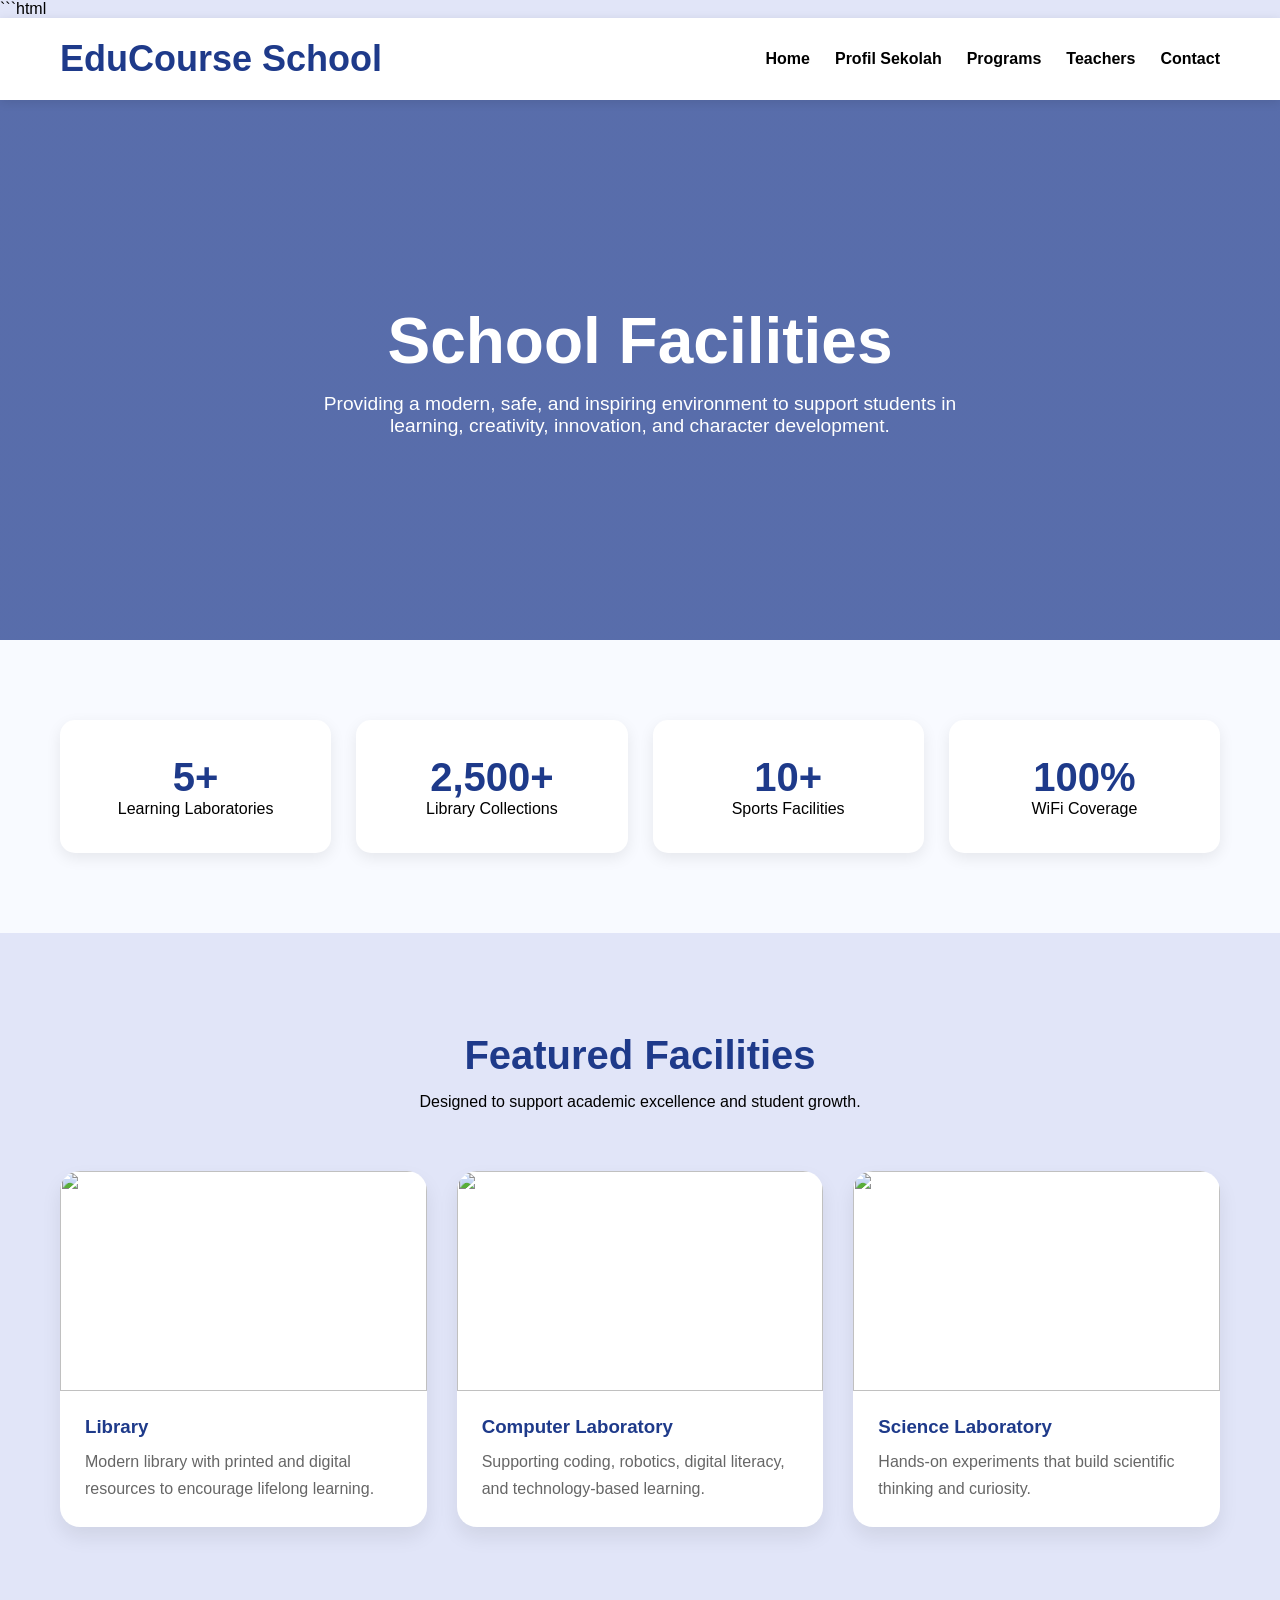
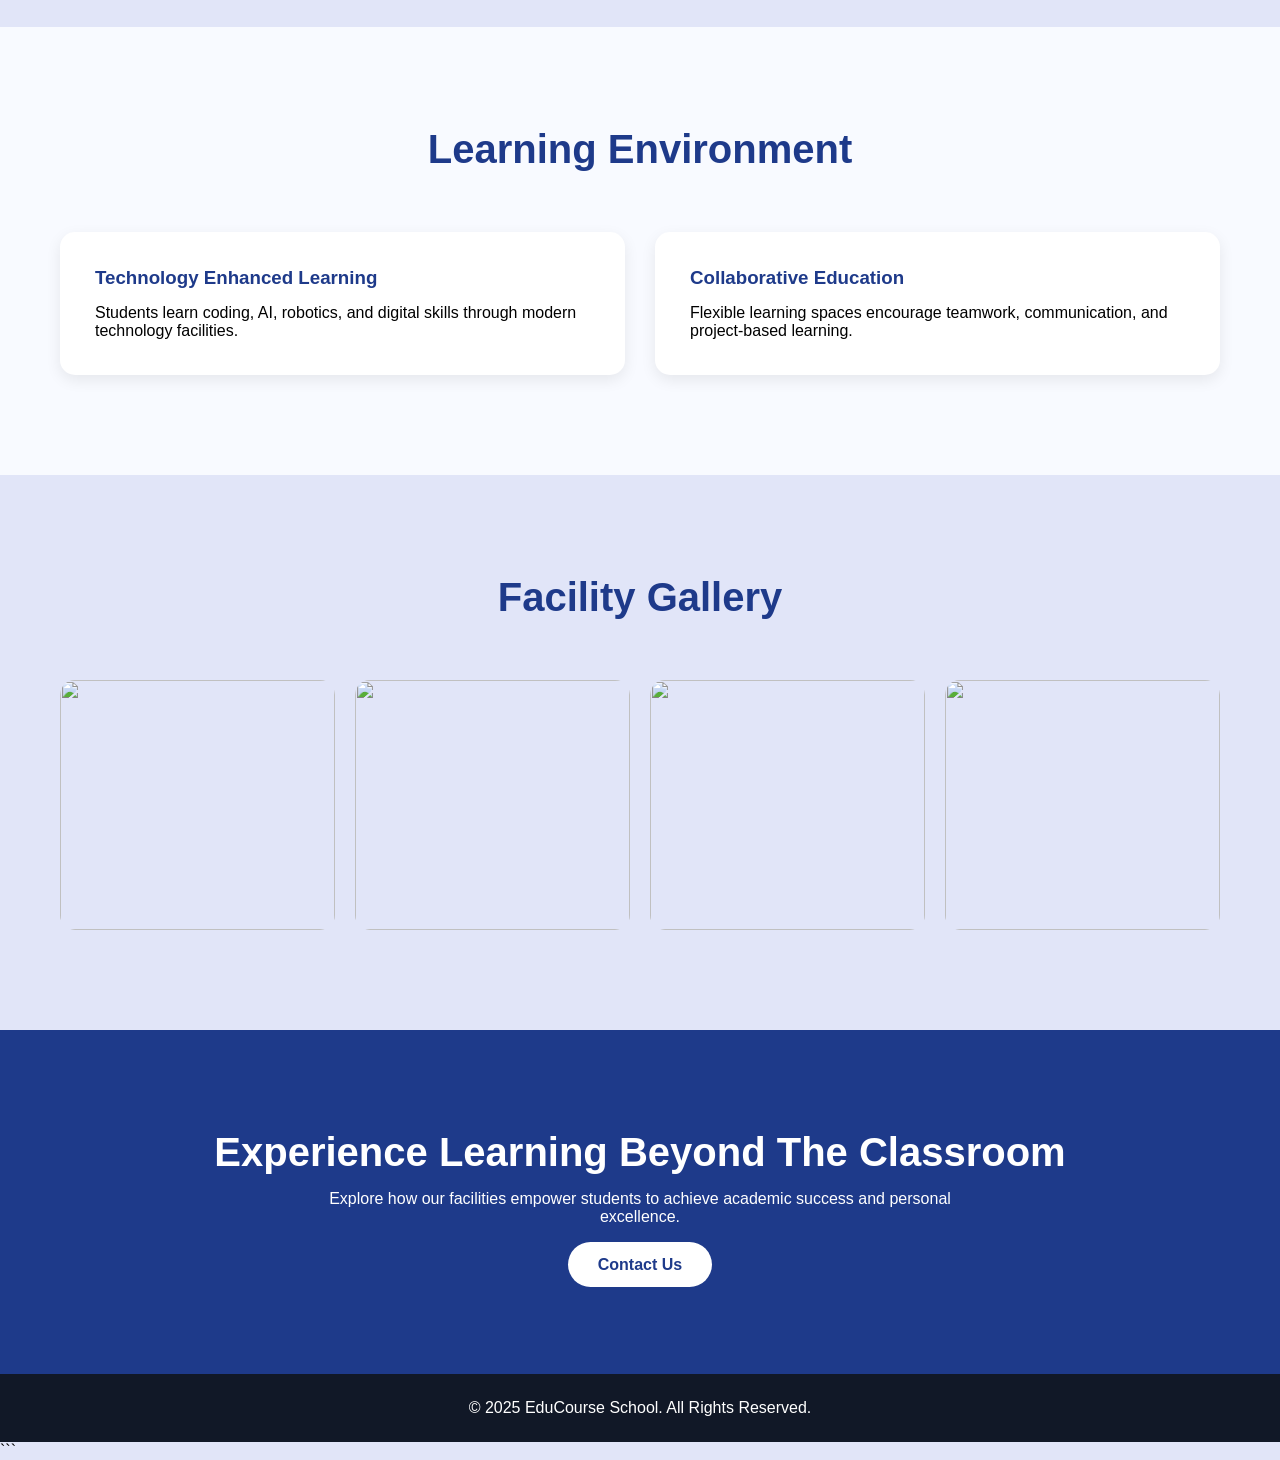
==== fasilitas.html @ c1815d24 "Add files via upload" ====
```html
<!DOCTYPE html>
<html lang="en">
<head>
    <meta charset="UTF-8">
    <meta name="viewport" content="width=device-width, initial-scale=1.0">
    <title>School Facilities - EduCourse School</title>
    <link rel="stylesheet" href="style.css">
</head>
<body>

    <!-- HEADER -->
    <header>
        <nav>
            <div class="logo">
                <h1>EduCourse School</h1>
            </div>

            <div class="nav-link">
                <a href="index.html">Home</a>

                <div class="dropdown">
                    <a href="#">Profil Sekolah</a>

                    <div class="dropdown-content">
                        <a href="profil.html">Visi & Misi</a>
                        <a href="fasilitas.html">Fasilitas Sekolah</a>
                        <a href="gallery.html">Galeri</a>
                    </div>
                </div>

                <a href="#">Programs</a>
                <a href="#">Teachers</a>
                <a href="#">Contact</a>
            </div>
        </nav>
    </header>

    <!-- HERO -->
    <section class="facilities-hero">
        <div>
            <h1>School Facilities</h1>
            <p>
                Providing a modern, safe, and inspiring environment
                to support students in learning, creativity,
                innovation, and character development.
            </p>
        </div>
    </section>

    <!-- STATS -->
    <section class="stats">
        <div class="stats-grid">
            <div class="stat-card">
                <h2>5+</h2>
                <p>Learning Laboratories</p>
            </div>

            <div class="stat-card">
                <h2>2,500+</h2>
                <p>Library Collections</p>
            </div>

            <div class="stat-card">
                <h2>10+</h2>
                <p>Sports Facilities</p>
            </div>

            <div class="stat-card">
                <h2>100%</h2>
                <p>WiFi Coverage</p>
            </div>
        </div>
    </section>

    <!-- FACILITIES -->
    <section class="facilities">
        <div class="section-title">
            <h2>Featured Facilities</h2>
            <p>Designed to support academic excellence and student growth.</p>
        </div>

        <div class="facility-grid">

            <div class="facility-card">
                <img src="https://images.unsplash.com/photo-1521587760476-6c12a4b040da" alt="">
                <div class="facility-content">
                    <h3>Library</h3>
                    <p>Modern library with printed and digital resources to encourage lifelong learning.</p>
                </div>
            </div>

            <div class="facility-card">
                <img src="https://images.unsplash.com/photo-1516321318423-f06f85e504b3" alt="">
                <div class="facility-content">
                    <h3>Computer Laboratory</h3>
                    <p>Supporting coding, robotics, digital literacy, and technology-based learning.</p>
                </div>
            </div>

            <div class="facility-card">
                <img src="https://images.unsplash.com/photo-1532094349884-543bc11b234d" alt="">
                <div class="facility-content">
                    <h3>Science Laboratory</h3>
                    <p>Hands-on experiments that build scientific thinking and curiosity.</p>
                </div>
            </div>

        </div>
    </section>

    <!-- LEARNING -->
    <section class="learning">
        <div class="section-title">
            <h2>Learning Environment</h2>
        </div>

        <div class="learning-grid">
            <div class="learning-card">
                <h3>Technology Enhanced Learning</h3>
                <p>
                    Students learn coding, AI, robotics, and digital skills
                    through modern technology facilities.
                </p>
            </div>

            <div class="learning-card">
                <h3>Collaborative Education</h3>
                <p>
                    Flexible learning spaces encourage teamwork,
                    communication, and project-based learning.
                </p>
            </div>
        </div>
    </section>

    <!-- GALLERY -->
    <section class="gallery">
        <div class="section-title">
            <h2>Facility Gallery</h2>
        </div>

        <div class="gallery-grid">
            <img src="https://images.unsplash.com/photo-1509062522246-3755977927d7">
            <img src="https://images.unsplash.com/photo-1524995997946-a1c2e315a42f">
            <img src="https://images.unsplash.com/photo-1497633762265-9d179a990aa6">
            <img src="https://images.unsplash.com/photo-1513258496099-48168024aec0">
        </div>
    </section>

    <!-- CTA -->
    <section class="cta">
        <h2>Experience Learning Beyond The Classroom</h2>
        <p>
            Explore how our facilities empower students to achieve
            academic success and personal excellence.
        </p>

        <a href="kontak.html">Contact Us</a>
    </section>

    <!-- FOOTER -->
    <footer>
        <p>© 2025 EduCourse School. All Rights Reserved.</p>
    </footer>

</body>
</html>
```
---- style.css ----
*{
    margin: 0;
    padding: 0;
    box-sizing: border-box;
    font-family: Arial, Helvetica, sans-serif;
}
body{
    background: rgb(225, 229, 248);
}
/* =========================
   HEADER
========================= */
header{
    background: white;
    padding: 20px 60px;
    box-shadow: 0 2px 10px rgba(0,0,0,0.1);
    position: sticky;
    top: 0;
    z-index: 1000;
}

nav{
    display: flex;
    justify-content: space-between;
    align-items: center;
}

/* =========================
   LOGO
========================= */
.logo{
    font-size: 24px;
    font-weight: bold;
    color: #1e3a8a;
}

/* =========================
   NAVIGATION
========================= */
.nav-link{
    display: flex;
    align-items: center;
    gap: 25px;
}

.nav-link a{
    text-decoration: none;
    color: black;
    font-weight: bold;
    transition: 0.3s;
}

.nav-link a:hover{
    color: #4f7cff;
}

/* =========================
   DROPDOWN
========================= */
.dropdown{
    position: relative;
    display: flex;
    align-items: center;
}

.dropdown > a{
    text-decoration: none;
    color: black;
    font-weight: bold;
    transition: 0.3s;
}

.dropdown > a:hover{
    color: #4f7cff;
}

.dropdown-content{
    position: absolute;
    top: 100%;
    left: 0;
    min-width: 220px;
    background: white;
    border-radius: 12px;
    box-shadow: 0 10px 25px rgba(0,0,0,0.12);

    opacity: 0;
    visibility: hidden;
    transform: translateY(10px);

    transition: all 0.3s ease;
    z-index: 1000;
}

.dropdown-content a{
    display: block;
    padding: 12px 18px;
    margin: 0;
    color: #333;
    font-weight: 500;
    text-decoration: none;
}

.dropdown-content a:hover{
    background: #f5f8ff;
    color: #4f7cff;
}

/* Tampilkan dropdown saat hover */
.dropdown:hover .dropdown-content{
    opacity: 1;
    visibility: visible;
    transform: translateY(0);
}

/* =========================
   RESPONSIVE
========================= */
@media (max-width: 768px){

    header{
        padding: 20px;
    }

    nav{
        flex-direction: column;
        gap: 15px;
    }

    .nav-link{
        flex-wrap: wrap;
        justify-content: center;
        gap: 15px;
    }

    .dropdown-content{
        left: 50%;
        transform: translateX(-50%);
    }

    .dropdown:hover .dropdown-content{
        transform: translateX(-50%);
    }
}
.hero{
    min-height: 90vh;
    display: flex;
    flex-direction: column;
    justify-content: center;
    align-items: center;
    text-align: center;
    padding: 20px;
}
.hero h1{
    font-size: 3em;
    margin-bottom: 20px;
    color: #333;
}
.hero h2{
    margin-bottom: 15px;
    color: #555;
}
.hero h3{
    margin-bottom: 15px;
    color: #555;
}
.hero p{
    font-size: 1.2em;
    color: #666;
    max-width: 600px;
}
.visi{
    padding: 80px 60px;
    background: white;
    text-align: center;
    border: 2px solid #dbeafe;
    border-radius: 20px;
    margin: 30px 60px;
    transition: 0.3s;
}
.visi:hover{
    transform: scale(1.02);
    box-shadow: 0 10px 25px rgba(0, 0, 0, 0.1);
}
.visi h2{
    font-size: 2.5em;
    margin-bottom: 20px;
    color: #333;
}
.visi p{
    font-size: 1.2em;
    color: #666;
    max-width: 600px;
    margin: auto;
}
.misi{
    padding: 80px 60px;
    background: white;
    text-align: center;
    border: 2px solid #dbeafe;
    border-radius: 20px;
    margin: 30px 60px;
    transition: 0.3s;
}
.misi:hover{
    transform: scale(1.02);
    box-shadow: 0 10px 25px rgba(0, 0, 0, 0.1);
}
.misi h2{
    font-size: 2.5em;
    margin-bottom: 20px;
    color: #333;
}
.misi ul{
    max-width: 800px;
    margin: auto;
    padding-left: 20px;
    text-align: left;
}
.misi li{
    margin-bottom: 15px;
    line-height: 1.8;
}
.tujuan{
    padding: 80px 60px;
    background: white;
    text-align: center;
    border: 2px solid #dbeafe;
    border-radius: 20px;
    margin: 30px 60px;
    transition: 0.3s;  
}
.tujuan:hover{
    transform: scale(1.02);
    box-shadow: 0 10px 25px rgba(0, 0, 0, 0.1);
}
.tujuan h2{
    font-size: 2.5em;
    margin-bottom: 20px;
    color: #333;
}
tujuan p{
    max-width: 800px;
    margin: auto;
    font-size: 1.2em;
    color: #666;
    line-height: 1.6;
    text-align: justify;
}
.contact-hero{
    min-height: 40vh;
    background: linear-gradient(to right, #dbeafe, #eff6ff);
    display: flex;
    flex-direction: column;
    justify-content: center;
    align-items: center;
    text-align: center;
    padding: 20px;
}

.contact-hero h1{
    font-size: 3rem;
    color: #1d4ed8;
    margin-bottom: 15px;
}

.contact-hero p{
    color: #4b5563;
    font-size: 1.1rem;
}

.contact{
    padding: 80px 60px;
    display: flex;
    gap: 40px;
}

.contact-info{
    flex: 1;
}

.contact-info iframe{
    width: 100%;
    height: 400px;
    border: none;
    border-radius: 20px;
    margin-bottom: 30px;
}

.info-box{
    background: white;
    padding: 20px;
    border: 2px solid #dbeafe;
    border-radius: 15px;
    margin-bottom: 20px;
    transition: 0.3s;
}

.info-box:hover{
    transform: scale(1.02);
}

.contact-form{
    flex: 1;
    background: white;
    padding: 30px;
    border: 2px solid #dbeafe;
    border-radius: 20px;
}

.contact-form h2{
    text-align: center;
    color: #1d4ed8;
    margin-bottom: 25px;
}

.contact-form form{
    display: flex;
    flex-direction: column;
}

.contact-form label{
    margin-bottom: 8px;
    font-weight: bold;
}

.contact-form input,
.contact-form textarea{
    padding: 12px;
    margin-bottom: 20px;
    border: 1px solid #cbd5e1;
    border-radius: 10px;
}

.contact-form button{
    background: #2563eb;
    color: white;
    border: none;
    padding: 14px;
    border-radius: 10px;
    cursor: pointer;
}
/* =========================
        HERO
========================= */
.facilities-hero{
    height: 60vh;
    display: flex;
    justify-content: center;
    align-items: center;
    text-align: center;
    background: linear-gradient(
        rgba(30,58,138,0.7),
        rgba(30,58,138,0.7)
    ),
    url("https://images.unsplash.com/photo-1509062522246-3755977927d7?q=80&w=1600");
    background-size: cover;
    background-position: center;
    color: white;
}

.facilities-hero h1{
    font-size: 4rem;
    margin-bottom: 15px;
}

.facilities-hero p{
    font-size: 1.2rem;
    max-width: 700px;
    margin: auto;
}

/* =========================
       STATS
========================= */
.stats{
    padding: 80px 60px;
    background: #f8faff;
}

.stats-grid{
    display: grid;
    grid-template-columns: repeat(auto-fit,minmax(220px,1fr));
    gap: 25px;
}

.stat-card{
    background: white;
    padding: 35px;
    border-radius: 15px;
    text-align: center;
    box-shadow: 0 5px 15px rgba(0,0,0,0.08);
    transition: .3s;
}

.stat-card:hover{
    transform: translateY(-10px);
}

.stat-card h2{
    color: #1e3a8a;
    font-size: 2.5rem;
}

/* =========================
    FACILITIES
========================= */
.facilities{
    padding: 100px 60px;
}

.section-title{
    text-align: center;
    margin-bottom: 60px;
}

.section-title h2{
    font-size: 2.5rem;
    color: #1e3a8a;
    margin-bottom: 15px;
}

.facility-grid{
    display: grid;
    grid-template-columns: repeat(auto-fit,minmax(320px,1fr));
    gap: 30px;
}

.facility-card{
    background: white;
    border-radius: 20px;
    overflow: hidden;
    box-shadow: 0 10px 20px rgba(0,0,0,0.08);
    transition: .4s;
}

.facility-card:hover{
    transform: translateY(-10px);
}

.facility-card img{
    width: 100%;
    height: 220px;
    object-fit: cover;
    transition: .4s;
}

.facility-card:hover img{
    transform: scale(1.08);
}

.facility-content{
    padding: 25px;
}

.facility-content h3{
    color: #1e3a8a;
    margin-bottom: 10px;
}

.facility-content p{
    color: #666;
    line-height: 1.7;
}

/* =========================
    LEARNING ENVIRONMENT
========================= */
.learning{
    padding: 100px 60px;
    background: #f8faff;
}

.learning-grid{
    display: grid;
    grid-template-columns: repeat(auto-fit,minmax(350px,1fr));
    gap: 30px;
}

.learning-card{
    background: white;
    padding: 35px;
    border-radius: 15px;
    box-shadow: 0 5px 15px rgba(0,0,0,0.08);
}

.learning-card h3{
    color: #1e3a8a;
    margin-bottom: 15px;
}

/* =========================
   GALLERY
========================= */
.gallery{
    padding: 100px 60px;
}

.gallery-grid{
    display: grid;
    grid-template-columns: repeat(auto-fit,minmax(250px,1fr));
    gap: 20px;
}

.gallery-grid img{
    width: 100%;
    height: 250px;
    object-fit: cover;
    border-radius: 15px;
    transition: .4s;
}

.gallery-grid img:hover{
    transform: scale(1.05);
}

/* =========================
   CTA
========================= */
.cta{
    background: #1e3a8a;
    color: white;
    text-align: center;
    padding: 100px 30px;
}

.cta h2{
    font-size: 2.5rem;
    margin-bottom: 15px;
}

.cta p{
    max-width: 700px;
    margin: auto;
    margin-bottom: 30px;
}

.cta a{
    text-decoration: none;
    color: #1e3a8a;
    background: white;
    padding: 14px 30px;
    border-radius: 50px;
    font-weight: bold;
}

/* =========================
   FOOTER
========================= */
footer{
    background: #111827;
    color: white;
    text-align: center;
    padding: 25px;
}

@media(max-width:768px){

    .facilities-hero h1{
        font-size: 2.5rem;
    }

    .stats,
    .facilities,
    .learning,
    .gallery{
        padding: 60px 20px;
    }
}
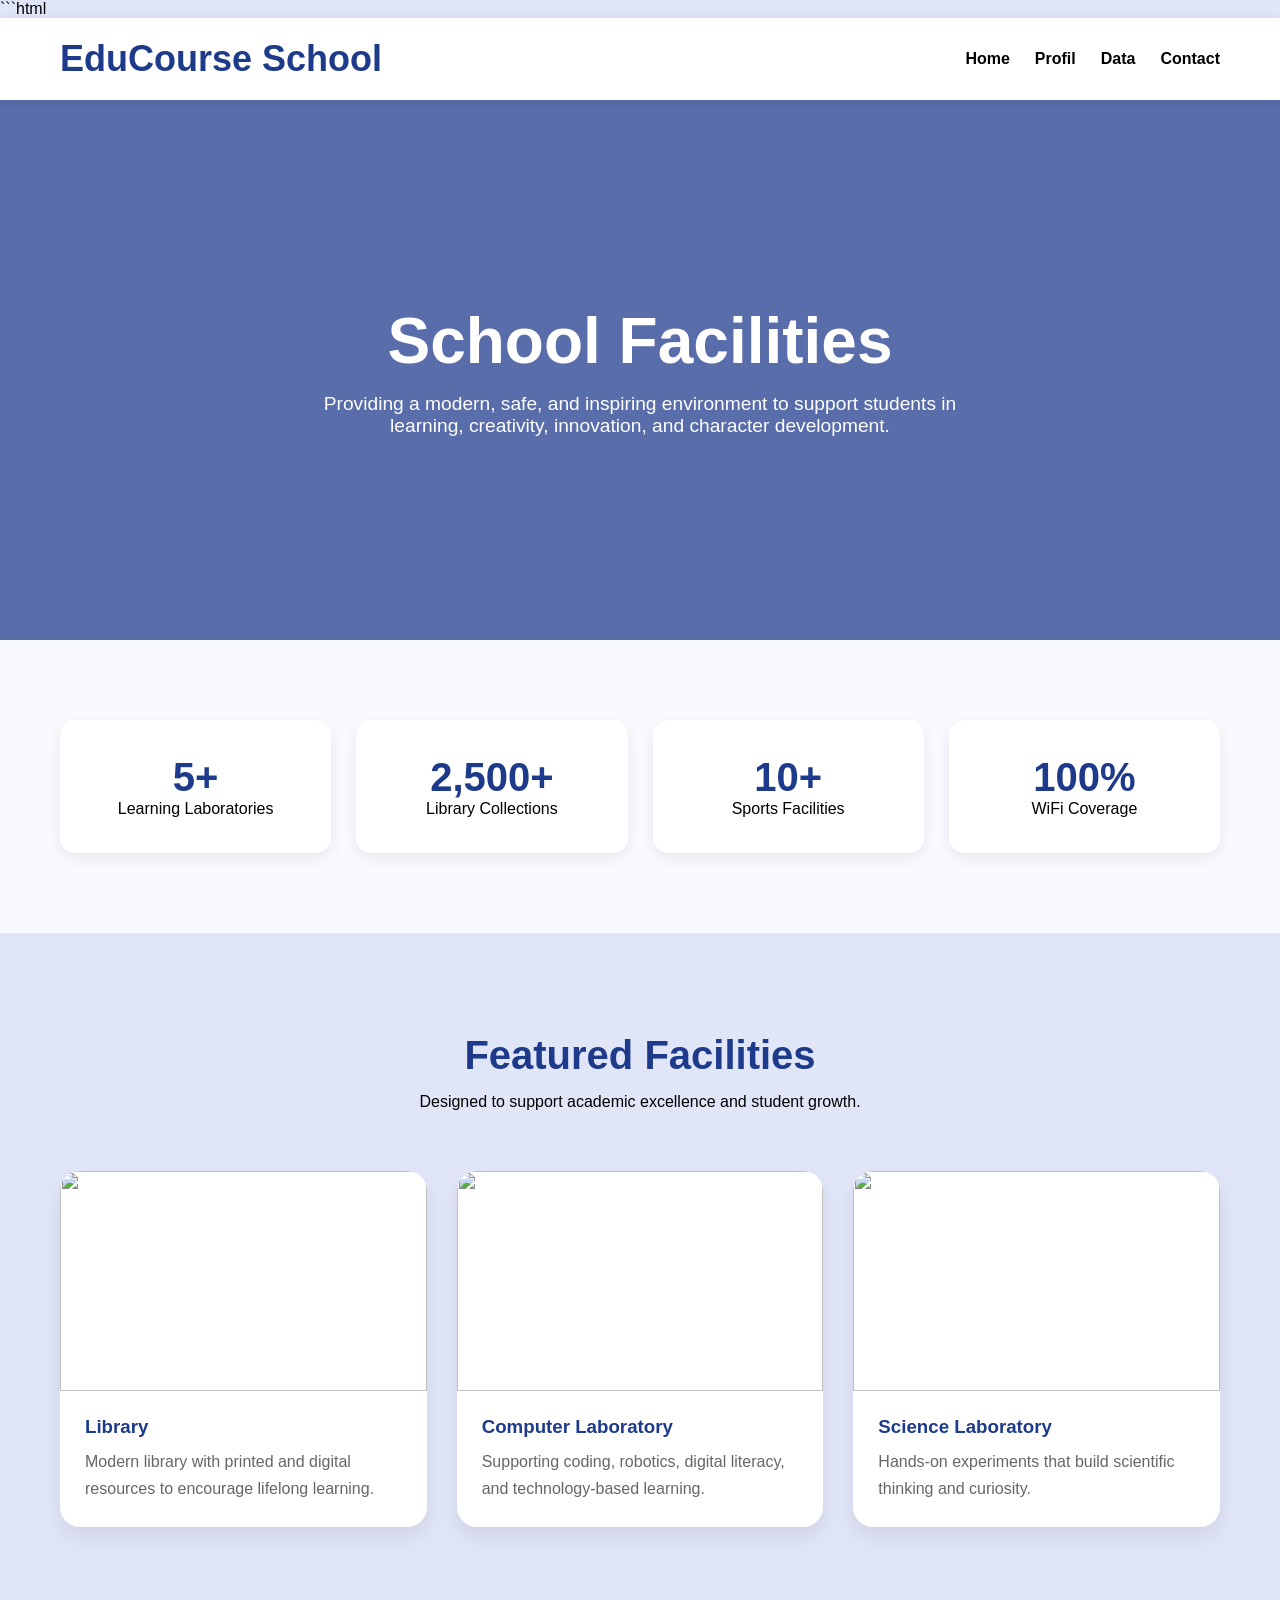
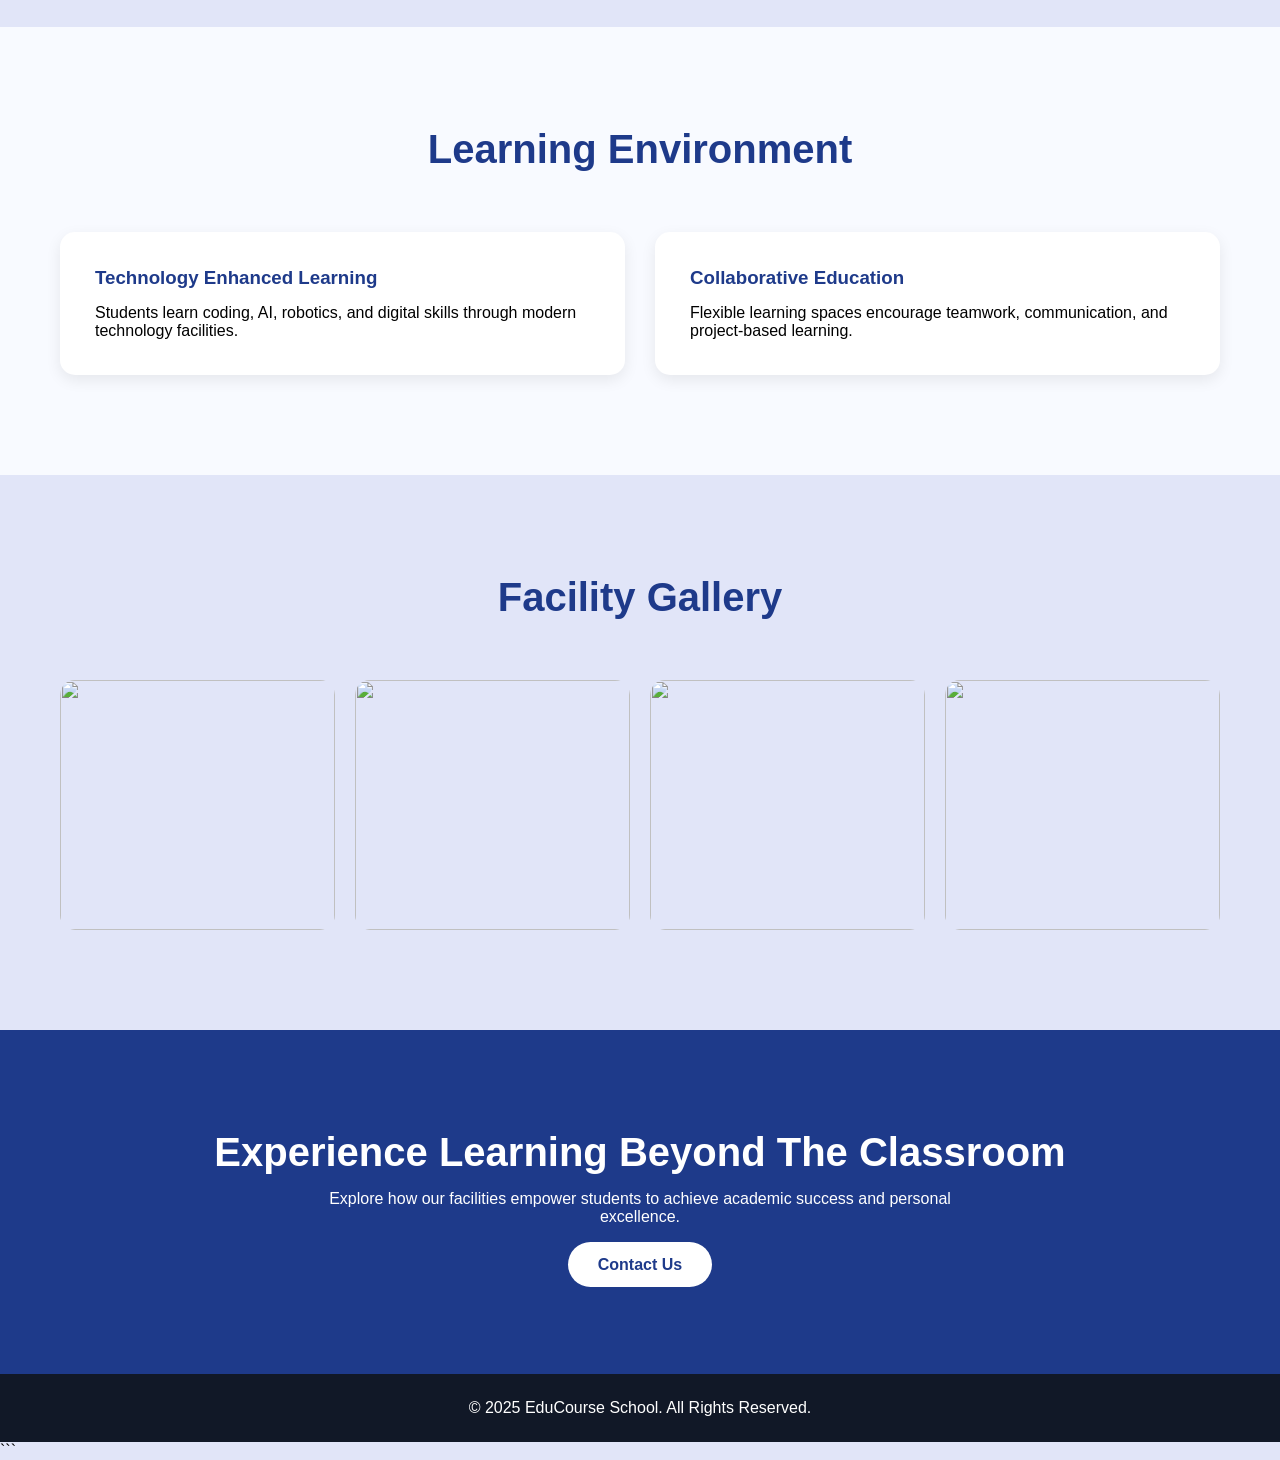
==== commit ab4b885a: "Add files via upload" ====
--- a/fasilitas.html
+++ b/fasilitas.html
@@ -13,25 +13,30 @@
     <header>
         <nav>
             <div class="logo">
-                <h1>EduCourse School</h1>
+                <h2>EduCourse School</h2>
             </div>
 
             <div class="nav-link">
                 <a href="index.html">Home</a>
 
                 <div class="dropdown">
-                    <a href="#">Profil Sekolah</a>
+                    <a href="#" class="dropdown-btn">Profil</a>
 
                     <div class="dropdown-content">
-                        <a href="profil.html">Visi & Misi</a>
-                        <a href="fasilitas.html">Fasilitas Sekolah</a>
-                        <a href="gallery.html">Galeri</a>
+                        <a href="profil.html">Vision & Mission</a>
                     </div>
                 </div>
 
-                <a href="#">Programs</a>
-                <a href="#">Teachers</a>
-                <a href="#">Contact</a>
+                <div class="dropdown">
+                    <a href="#" class="dropdown-btn">Data</a>
+
+                    <div class="dropdown-content">
+                        <a href="fasilitas.html">School Facilities</a>
+                        <a href="guru.html">Teachers</a>
+                    </div>
+                </div>
+
+                <a href="contact.html">Contact</a>
             </div>
         </nav>
     </header>
